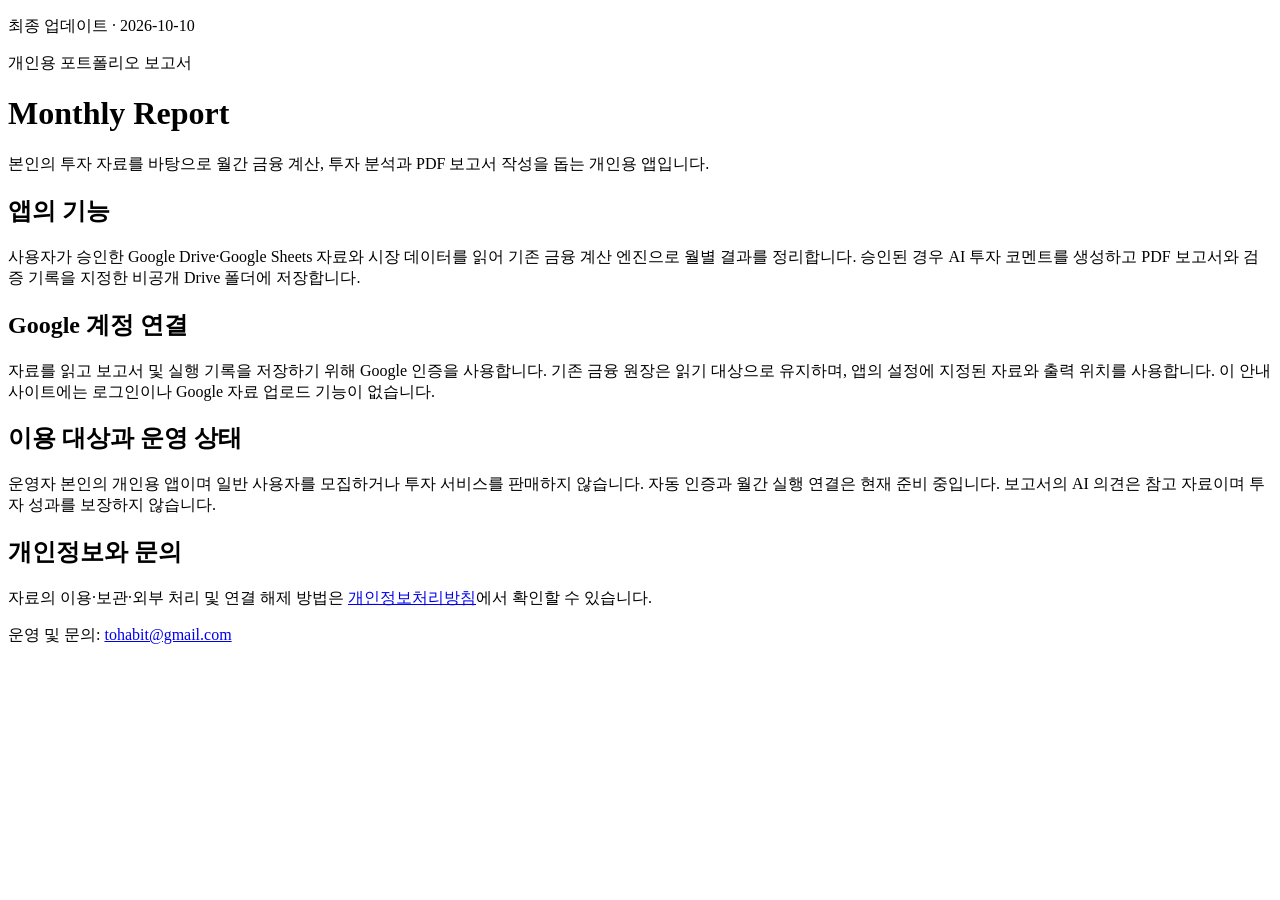
==== index.html @ a8a5f99f "Publish approved Monthly Report public information" ====
<!doctype html>
<html lang="ko"><head><meta charset="utf-8"><meta name="viewport" content="width=device-width,initial-scale=1"><meta name="robots" content="noindex"><title>Monthly Report — 앱 소개</title><link rel="stylesheet" href="style.css"></head><body><main>
<p class="draft">최종 업데이트 · 2026-10-10</p><p>개인용 포트폴리오 보고서</p><h1>Monthly Report</h1><p class="lead">본인의 투자 자료를 바탕으로 월간 금융 계산, 투자 분석과 PDF 보고서 작성을 돕는 개인용 앱입니다.</p>
<h2>앱의 기능</h2><p>사용자가 승인한 Google Drive·Google Sheets 자료와 시장 데이터를 읽어 기존 금융 계산 엔진으로 월별 결과를 정리합니다. 승인된 경우 AI 투자 코멘트를 생성하고 PDF 보고서와 검증 기록을 지정한 비공개 Drive 폴더에 저장합니다.</p>
<h2>Google 계정 연결</h2><p>자료를 읽고 보고서 및 실행 기록을 저장하기 위해 Google 인증을 사용합니다. 기존 금융 원장은 읽기 대상으로 유지하며, 앱의 설정에 지정된 자료와 출력 위치를 사용합니다. 이 안내 사이트에는 로그인이나 Google 자료 업로드 기능이 없습니다.</p>
<h2>이용 대상과 운영 상태</h2><p>운영자 본인의 개인용 앱이며 일반 사용자를 모집하거나 투자 서비스를 판매하지 않습니다. 자동 인증과 월간 실행 연결은 현재 준비 중입니다. 보고서의 AI 의견은 참고 자료이며 투자 성과를 보장하지 않습니다.</p>
<h2>개인정보와 문의</h2><p>자료의 이용·보관·외부 처리 및 연결 해제 방법은 <a href="privacy.html">개인정보처리방침</a>에서 확인할 수 있습니다.</p><p>운영 및 문의: <a href="mailto:tohabit@gmail.com">tohabit@gmail.com</a></p>
</main></body></html>
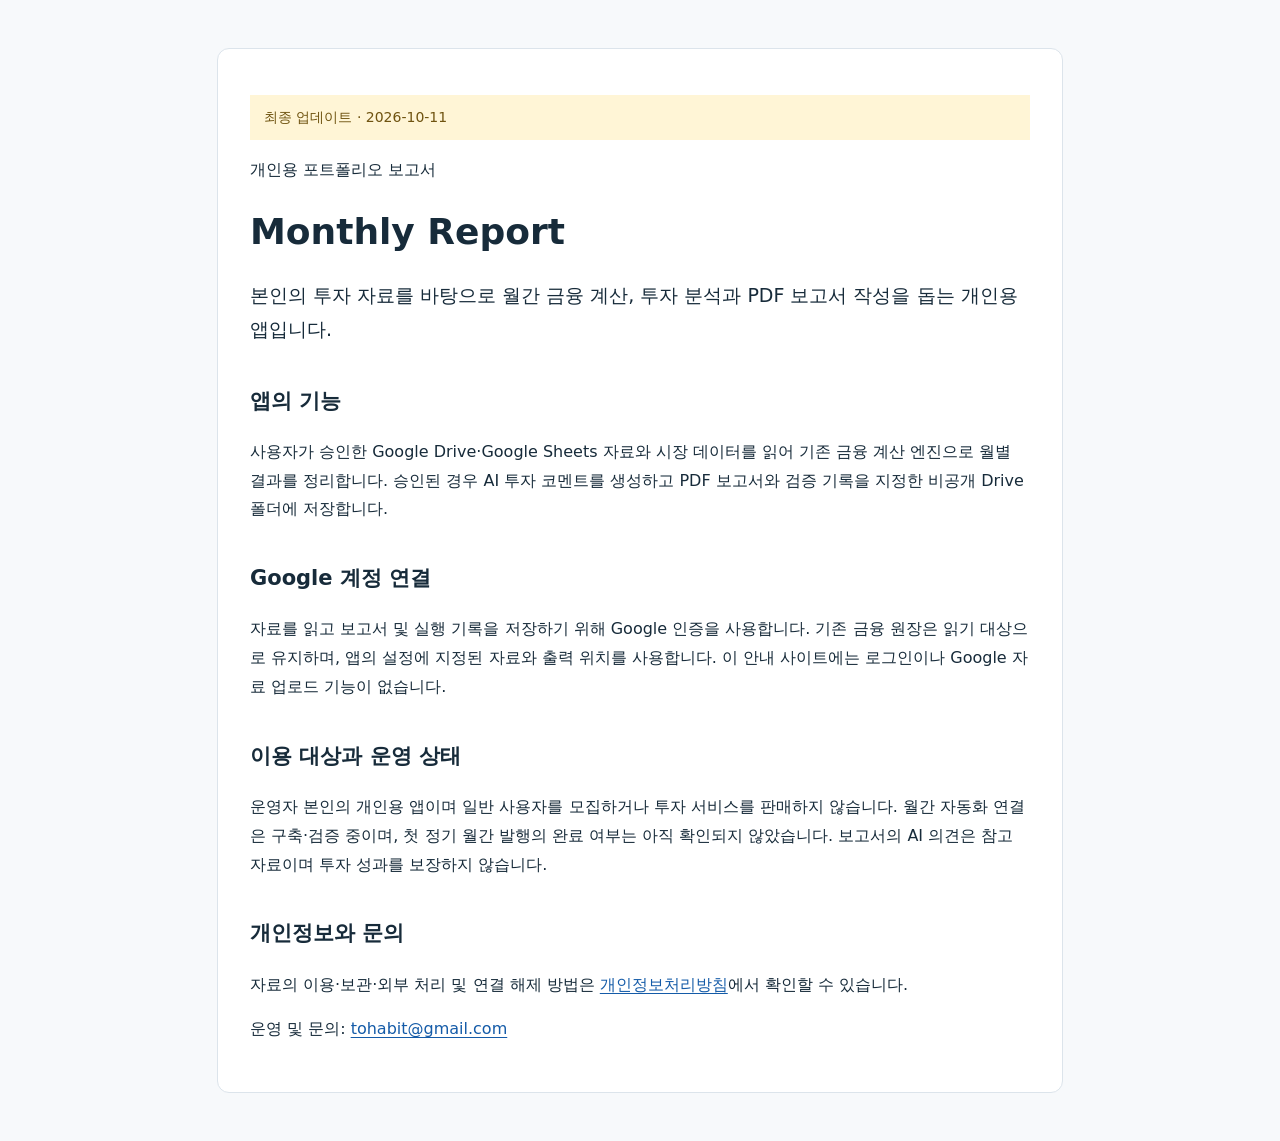
==== commit 9d26705a: "docs(info): clarify monthly automation readiness without claiming production completion" ====
--- a/index.html
+++ b/index.html
@@ -1,8 +1,8 @@
 <!doctype html>
 <html lang="ko"><head><meta charset="utf-8"><meta name="viewport" content="width=device-width,initial-scale=1"><meta name="robots" content="noindex"><title>Monthly Report — 앱 소개</title><link rel="stylesheet" href="style.css"></head><body><main>
-<p class="draft">최종 업데이트 · 2026-10-10</p><p>개인용 포트폴리오 보고서</p><h1>Monthly Report</h1><p class="lead">본인의 투자 자료를 바탕으로 월간 금융 계산, 투자 분석과 PDF 보고서 작성을 돕는 개인용 앱입니다.</p>
+<p class="draft">최종 업데이트 · 2026-10-11</p><p>개인용 포트폴리오 보고서</p><h1>Monthly Report</h1><p class="lead">본인의 투자 자료를 바탕으로 월간 금융 계산, 투자 분석과 PDF 보고서 작성을 돕는 개인용 앱입니다.</p>
 <h2>앱의 기능</h2><p>사용자가 승인한 Google Drive·Google Sheets 자료와 시장 데이터를 읽어 기존 금융 계산 엔진으로 월별 결과를 정리합니다. 승인된 경우 AI 투자 코멘트를 생성하고 PDF 보고서와 검증 기록을 지정한 비공개 Drive 폴더에 저장합니다.</p>
 <h2>Google 계정 연결</h2><p>자료를 읽고 보고서 및 실행 기록을 저장하기 위해 Google 인증을 사용합니다. 기존 금융 원장은 읽기 대상으로 유지하며, 앱의 설정에 지정된 자료와 출력 위치를 사용합니다. 이 안내 사이트에는 로그인이나 Google 자료 업로드 기능이 없습니다.</p>
-<h2>이용 대상과 운영 상태</h2><p>운영자 본인의 개인용 앱이며 일반 사용자를 모집하거나 투자 서비스를 판매하지 않습니다. 자동 인증과 월간 실행 연결은 현재 준비 중입니다. 보고서의 AI 의견은 참고 자료이며 투자 성과를 보장하지 않습니다.</p>
+<h2>이용 대상과 운영 상태</h2><p>운영자 본인의 개인용 앱이며 일반 사용자를 모집하거나 투자 서비스를 판매하지 않습니다. 월간 자동화 연결은 구축·검증 중이며, 첫 정기 월간 발행의 완료 여부는 아직 확인되지 않았습니다. 보고서의 AI 의견은 참고 자료이며 투자 성과를 보장하지 않습니다.</p>
 <h2>개인정보와 문의</h2><p>자료의 이용·보관·외부 처리 및 연결 해제 방법은 <a href="privacy.html">개인정보처리방침</a>에서 확인할 수 있습니다.</p><p>운영 및 문의: <a href="mailto:tohabit@gmail.com">tohabit@gmail.com</a></p>
 </main></body></html>
--- a/style.css
+++ b/style.css
@@ -0,0 +1 @@
+:root{font-family:system-ui,-apple-system,"Malgun Gothic",sans-serif;color:#172b3a;background:#f7f9fb;line-height:1.8}body{margin:0}main{max-width:780px;margin:48px auto;padding:32px;background:white;border:1px solid #dce4eb;border-radius:12px}h1{font-size:36px;line-height:1.25}h2{font-size:21px;margin-top:36px}a{color:#145ba8;text-underline-offset:3px}.lead{font-size:19px}.draft{padding:10px 14px;background:#fff5d6;color:#6f5310;font-size:14px}@media(max-width:600px){main{margin:0;padding:24px;border:0;border-radius:0}h1{font-size:30px}}
